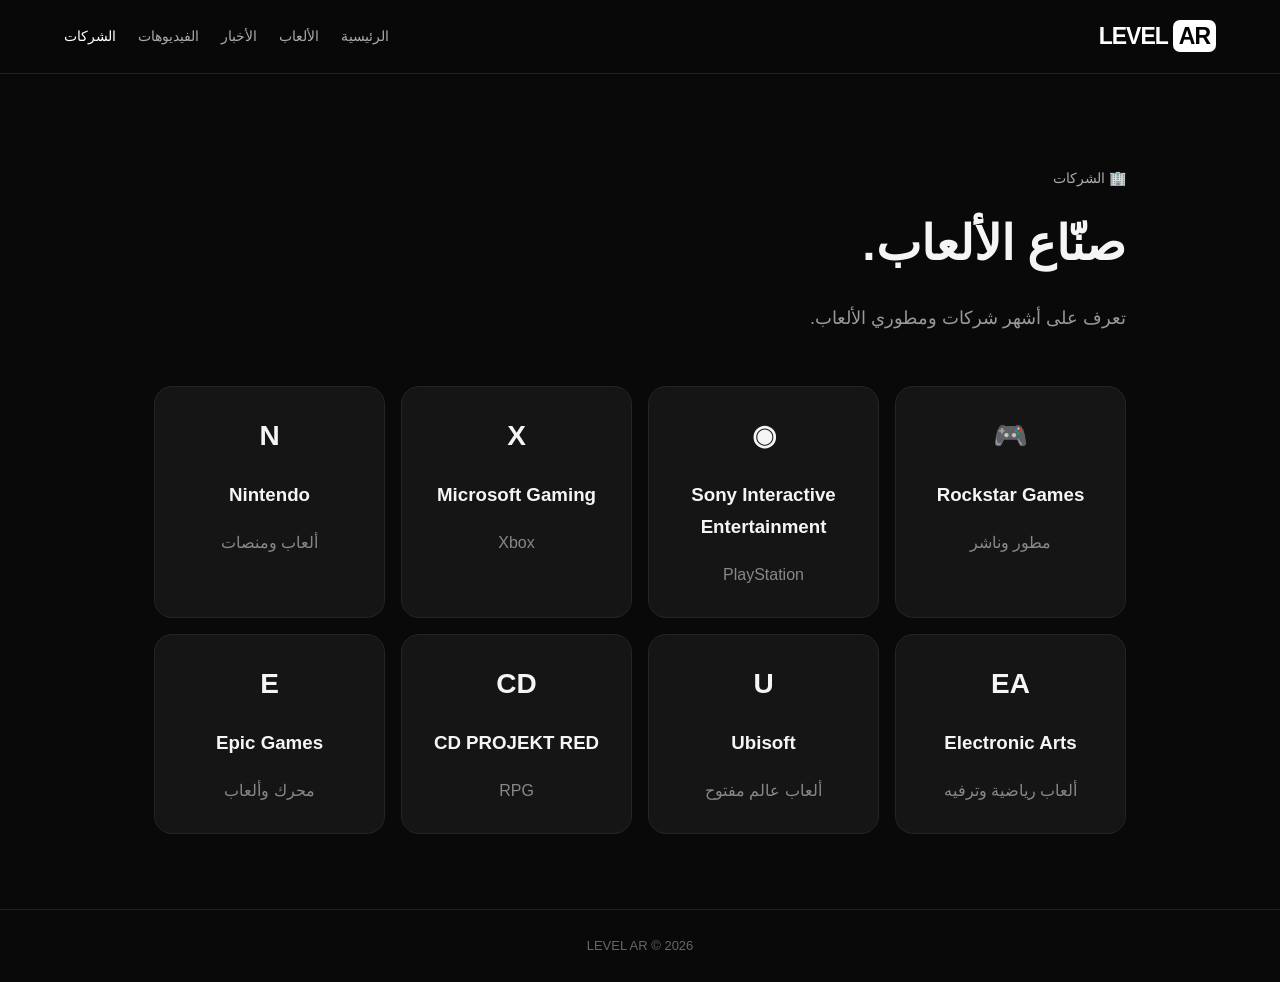
==== companies.html @ 731744d8 "Add files via upload" ====
<!doctype html><html lang="ar" dir="rtl"><head><meta charset="utf-8"><meta name="viewport" content="width=device-width,initial-scale=1"><title>الشركات — LEVEL AR</title><link rel="stylesheet" href="style.css"></head><body>
<header class="top"><a class="logo" href="index.html">LEVEL <b>AR</b></a><nav><a href="index.html">الرئيسية</a><a href="games.html">الألعاب</a><a href="news.html">الأخبار</a><a href="videos.html">الفيديوهات</a><a class="active" href="companies.html">الشركات</a></nav></header>
<main><section class="pagehead"><span>🏢 الشركات</span><h1>صنّاع الألعاب.</h1><p>تعرف على أشهر شركات ومطوري الألعاب.</p></section><div id="companies" class="companygrid"></div></main><footer>LEVEL AR © 2026</footer><script src="script.js"></script></body></html>
---- style.css ----
*{box-sizing:border-box}html{scroll-behavior:smooth}body{margin:0;background:#090909;color:#f5f5f5;font-family:Arial,"Noto Sans Arabic",sans-serif;line-height:1.7}.top{height:74px;border-bottom:1px solid #222;display:flex;align-items:center;justify-content:space-between;padding:0 5%;position:sticky;top:0;background:rgba(9,9,9,.92);backdrop-filter:blur(12px);z-index:5}.logo{font-size:23px;font-weight:900;letter-spacing:-1px;color:#fff;text-decoration:none}.logo b{background:#fff;color:#000;padding:3px 6px;border-radius:7px}nav{display:flex;gap:22px}nav a{color:#aaa;text-decoration:none;font-size:14px}nav a:hover,nav .active{color:#fff}.hero,.pagehead{max-width:1100px;margin:auto;padding:90px 5% 65px}.hero span,.pagehead span{color:#aaa;font-size:14px}.hero h1{font-size:clamp(45px,8vw,88px);line-height:1.02;margin:18px 0}.hero strong{color:#aaa}.hero p,.pagehead p{color:#999;font-size:18px;max-width:600px}.btn{display:inline-block;margin-top:18px;background:#fff;color:#000;padding:13px 20px;border-radius:12px;text-decoration:none;font-weight:bold}.pagehead{padding-bottom:35px}.pagehead h1{font-size:48px;margin:12px 0}.pagehead input{margin-top:20px;width:min(600px,100%);padding:16px 18px;border-radius:14px;border:1px solid #333;background:#111;color:#fff;font-size:16px;outline:none}.section-head{max-width:1100px;margin:0 auto 18px;padding:0 5%;display:flex;justify-content:space-between;align-items:center}.section-head h2{font-size:25px}.section-head a{color:#aaa;text-decoration:none}.cards,.newsgrid,.videogrid,.companygrid{max-width:1100px;margin:0 auto;padding:0 5% 55px;display:grid;grid-template-columns:repeat(4,1fr);gap:16px}.game{background:#151515;border:1px solid #252525;border-radius:18px;overflow:hidden;transition:.2s}.game:hover{transform:translateY(-4px);border-color:#444}.cover{height:190px;background:linear-gradient(135deg,#252525,#101010);display:flex;align-items:center;justify-content:center;font-size:48px}.game .info{padding:15px}.tag{font-size:12px;color:#999}.game h3{margin:4px 0;font-size:17px}.darkbox{background:#0e0e0e;padding:45px 0}.newsgrid{grid-template-columns:repeat(3,1fr)}.news{padding:20px;border:1px solid #252525;border-radius:18px;background:#151515}.news .date{color:#777;font-size:12px}.news h3{margin:8px 0}.video{border-radius:18px;overflow:hidden;background:#151515;border:1px solid #252525}.thumb{height:180px;background:linear-gradient(135deg,#292929,#111);display:flex;align-items:center;justify-content:center;font-size:50px}.video div:last-child{padding:14px}.videogrid{grid-template-columns:repeat(3,1fr)}.companygrid{grid-template-columns:repeat(4,1fr)}.company{padding:25px;border:1px solid #252525;border-radius:18px;background:#151515;text-align:center}.company b{font-size:28px}.company p{color:#888;margin:4px 0}footer{border-top:1px solid #222;color:#666;text-align:center;padding:25px;margin-top:20px;font-size:13px}@media(max-width:800px){nav{gap:10px}nav a{font-size:12px}.cards,.companygrid{grid-template-columns:repeat(2,1fr)}.newsgrid,.videogrid{grid-template-columns:1fr}.cover{height:150px}.hero{padding-top:65px}.pagehead h1{font-size:38px}}@media(max-width:430px){.top{padding:0 16px}nav{display:none}.cards{padding-left:16px;padding-right:16px}.section-head{padding:0 16px}.game .info{padding:11px}.cover{height:135px}.hero,.pagehead{padding-left:20px;padding-right:20px}}
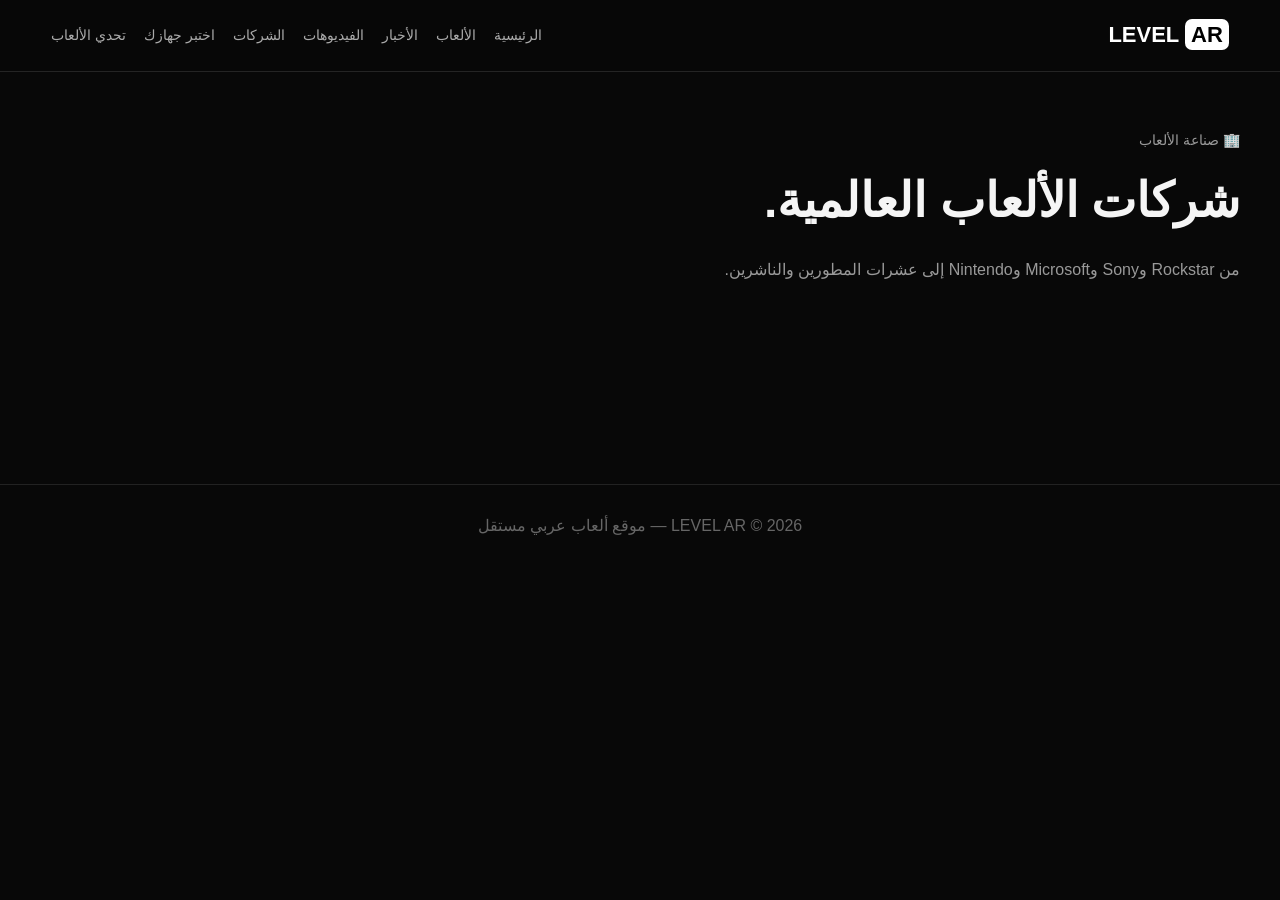
==== commit 02bb6f4c: "Add files via upload" ====
--- a/companies.html
+++ b/companies.html
@@ -1,3 +1 @@
-<!doctype html><html lang="ar" dir="rtl"><head><meta charset="utf-8"><meta name="viewport" content="width=device-width,initial-scale=1"><title>الشركات — LEVEL AR</title><link rel="stylesheet" href="style.css"></head><body>
-<header class="top"><a class="logo" href="index.html">LEVEL <b>AR</b></a><nav><a href="index.html">الرئيسية</a><a href="games.html">الألعاب</a><a href="news.html">الأخبار</a><a href="videos.html">الفيديوهات</a><a class="active" href="companies.html">الشركات</a></nav></header>
-<main><section class="pagehead"><span>🏢 الشركات</span><h1>صنّاع الألعاب.</h1><p>تعرف على أشهر شركات ومطوري الألعاب.</p></section><div id="companies" class="companygrid"></div></main><footer>LEVEL AR © 2026</footer><script src="script.js"></script></body></html>+<!doctype html><html lang="ar" dir="rtl"><head><meta charset="utf-8"><meta name="viewport" content="width=device-width,initial-scale=1"><title>الشركات — LEVEL AR</title><link rel="stylesheet" href="style.css"></head><body><header class="top"><a class="logo" href="index.html">LEVEL <b>AR</b></a><nav class="nav"><a href="index.html">الرئيسية</a><a href="games.html">الألعاب</a><a href="news.html">الأخبار</a><a href="videos.html">الفيديوهات</a><a href="companies.html">الشركات</a><a href="tools.html">اختبر جهازك</a><a href="challenges.html">تحدي الألعاب</a></nav></header><main class="wrap page"><span class="eyebrow">🏢 صناعة الألعاب</span><h1>شركات الألعاب العالمية.</h1><p class="muted">من Rockstar وSony وMicrosoft وNintendo إلى عشرات المطورين والناشرين.</p><section class="section"><div id="companyGrid" class="grid4"></div></section></main><footer>LEVEL AR © 2026 — موقع ألعاب عربي مستقل</footer><script src="script.js"></script></body></html>
--- a/style.css
+++ b/style.css
@@ -1 +1 @@
-*{box-sizing:border-box}html{scroll-behavior:smooth}body{margin:0;background:#090909;color:#f5f5f5;font-family:Arial,"Noto Sans Arabic",sans-serif;line-height:1.7}.top{height:74px;border-bottom:1px solid #222;display:flex;align-items:center;justify-content:space-between;padding:0 5%;position:sticky;top:0;background:rgba(9,9,9,.92);backdrop-filter:blur(12px);z-index:5}.logo{font-size:23px;font-weight:900;letter-spacing:-1px;color:#fff;text-decoration:none}.logo b{background:#fff;color:#000;padding:3px 6px;border-radius:7px}nav{display:flex;gap:22px}nav a{color:#aaa;text-decoration:none;font-size:14px}nav a:hover,nav .active{color:#fff}.hero,.pagehead{max-width:1100px;margin:auto;padding:90px 5% 65px}.hero span,.pagehead span{color:#aaa;font-size:14px}.hero h1{font-size:clamp(45px,8vw,88px);line-height:1.02;margin:18px 0}.hero strong{color:#aaa}.hero p,.pagehead p{color:#999;font-size:18px;max-width:600px}.btn{display:inline-block;margin-top:18px;background:#fff;color:#000;padding:13px 20px;border-radius:12px;text-decoration:none;font-weight:bold}.pagehead{padding-bottom:35px}.pagehead h1{font-size:48px;margin:12px 0}.pagehead input{margin-top:20px;width:min(600px,100%);padding:16px 18px;border-radius:14px;border:1px solid #333;background:#111;color:#fff;font-size:16px;outline:none}.section-head{max-width:1100px;margin:0 auto 18px;padding:0 5%;display:flex;justify-content:space-between;align-items:center}.section-head h2{font-size:25px}.section-head a{color:#aaa;text-decoration:none}.cards,.newsgrid,.videogrid,.companygrid{max-width:1100px;margin:0 auto;padding:0 5% 55px;display:grid;grid-template-columns:repeat(4,1fr);gap:16px}.game{background:#151515;border:1px solid #252525;border-radius:18px;overflow:hidden;transition:.2s}.game:hover{transform:translateY(-4px);border-color:#444}.cover{height:190px;background:linear-gradient(135deg,#252525,#101010);display:flex;align-items:center;justify-content:center;font-size:48px}.game .info{padding:15px}.tag{font-size:12px;color:#999}.game h3{margin:4px 0;font-size:17px}.darkbox{background:#0e0e0e;padding:45px 0}.newsgrid{grid-template-columns:repeat(3,1fr)}.news{padding:20px;border:1px solid #252525;border-radius:18px;background:#151515}.news .date{color:#777;font-size:12px}.news h3{margin:8px 0}.video{border-radius:18px;overflow:hidden;background:#151515;border:1px solid #252525}.thumb{height:180px;background:linear-gradient(135deg,#292929,#111);display:flex;align-items:center;justify-content:center;font-size:50px}.video div:last-child{padding:14px}.videogrid{grid-template-columns:repeat(3,1fr)}.companygrid{grid-template-columns:repeat(4,1fr)}.company{padding:25px;border:1px solid #252525;border-radius:18px;background:#151515;text-align:center}.company b{font-size:28px}.company p{color:#888;margin:4px 0}footer{border-top:1px solid #222;color:#666;text-align:center;padding:25px;margin-top:20px;font-size:13px}@media(max-width:800px){nav{gap:10px}nav a{font-size:12px}.cards,.companygrid{grid-template-columns:repeat(2,1fr)}.newsgrid,.videogrid{grid-template-columns:1fr}.cover{height:150px}.hero{padding-top:65px}.pagehead h1{font-size:38px}}@media(max-width:430px){.top{padding:0 16px}nav{display:none}.cards{padding-left:16px;padding-right:16px}.section-head{padding:0 16px}.game .info{padding:11px}.cover{height:135px}.hero,.pagehead{padding-left:20px;padding-right:20px}}+*{box-sizing:border-box}body{margin:0;background:#080808;color:#f5f5f5;font-family:Arial,"Noto Sans Arabic",sans-serif;line-height:1.65}.top{height:72px;border-bottom:1px solid #242424;display:flex;align-items:center;justify-content:space-between;padding:0 4%;position:sticky;top:0;z-index:20;background:rgba(8,8,8,.94);backdrop-filter:blur(14px)}.logo{color:#fff;text-decoration:none;font-weight:900;font-size:22px}.logo b{background:#fff;color:#000;border-radius:7px;padding:3px 6px}.nav{display:flex;gap:18px;overflow:auto}.nav a{white-space:nowrap;color:#aaa;text-decoration:none;font-size:14px}.nav a:hover,.nav a.active{color:#fff}.wrap{max-width:1200px;margin:auto;padding:0 4%}.hero{padding:78px 0 55px}.eyebrow{color:#999;font-size:14px}.hero h1{font-size:clamp(44px,8vw,86px);line-height:1;margin:15px 0}.hero h1 span{color:#888}.hero p{color:#999;font-size:18px;max-width:650px}.btn{display:inline-block;background:#fff;color:#000;text-decoration:none;padding:12px 18px;border-radius:13px;font-weight:800}.section{padding:30px 0 60px}.head{display:flex;align-items:center;justify-content:space-between;margin-bottom:18px}.head h2{margin:0;font-size:27px}.head a{color:#aaa;text-decoration:none}.cards{display:grid;grid-template-columns:repeat(4,1fr);gap:15px}.card{background:#131313;border:1px solid #252525;border-radius:18px;overflow:hidden;transition:.2s}.card:hover{transform:translateY(-3px);border-color:#444}.card img{width:100%;display:block;aspect-ratio:16/9;object-fit:cover}.info{padding:14px}.tag{font-size:12px;color:#888}.info h3{margin:4px 0;font-size:17px}.muted{color:#999}.dark{background:#0f0f0f;border-top:1px solid #1d1d1d;border-bottom:1px solid #1d1d1d}.page{padding:55px 0 70px}.page h1{font-size:48px;margin:8px 0}.search{width:100%;max-width:650px;padding:15px;border:1px solid #333;border-radius:14px;background:#111;color:#fff;font-size:16px}.grid3{display:grid;grid-template-columns:repeat(3,1fr);gap:15px}.grid4{display:grid;grid-template-columns:repeat(4,1fr);gap:15px}.news{padding:20px;background:#141414;border:1px solid #252525;border-radius:18px}.news h3{margin:7px 0}.news p{color:#aaa}.company{text-align:center;padding:18px;background:#141414;border:1px solid #252525;border-radius:18px}.company img{width:100%;border-radius:12px}.company h3{margin:8px 0 2px}.tools{display:grid;grid-template-columns:repeat(3,1fr);gap:15px}.tool{background:#141414;border:1px solid #252525;border-radius:20px;padding:22px;text-decoration:none;color:#fff}.tool b{font-size:25px}.tool p{color:#999}.video{background:#131313;border:1px solid #252525;border-radius:18px;overflow:hidden}.video .thumb{aspect-ratio:16/9;background:#111;display:flex;align-items:center;justify-content:center}.video iframe{width:100%;height:100%;border:0}.video .vinfo{padding:13px}.modal{position:fixed;inset:0;background:rgba(0,0,0,.86);z-index:100;display:none;align-items:center;justify-content:center;padding:15px}.modal.show{display:flex}.modalbox{width:min(900px,100%);background:#111;border:1px solid #333;border-radius:20px;padding:12px}.modalbox iframe{width:100%;aspect-ratio:16/9;border:0;border-radius:12px}.close{float:left;border:0;background:#fff;color:#000;border-radius:10px;padding:8px 12px;font-weight:bold}.bench{display:grid;grid-template-columns:repeat(3,1fr);gap:15px}.stat{background:#141414;border:1px solid #252525;border-radius:18px;padding:20px}.big{font-size:35px;font-weight:900}.challengegrid{display:grid;grid-template-columns:repeat(4,1fr);gap:15px}.challenge{padding:22px;border-radius:18px;border:1px solid #252525;background:#141414;text-decoration:none;color:#fff}.challenge b{font-size:30px}footer{border-top:1px solid #222;color:#666;text-align:center;padding:28px;margin-top:25px}@media(max-width:850px){.cards,.grid4{grid-template-columns:repeat(2,1fr)}.grid3,.tools{grid-template-columns:1fr 1fr}.challengegrid,.bench{grid-template-columns:1fr 1fr}.nav{display:none}}@media(max-width:500px){.cards,.grid3,.grid4,.tools,.challengegrid,.bench{grid-template-columns:1fr 1fr}.hero h1{font-size:48px}.page h1{font-size:38px}.wrap{padding:0 16px}.hero{padding-top:55px}.head h2{font-size:22px}}
